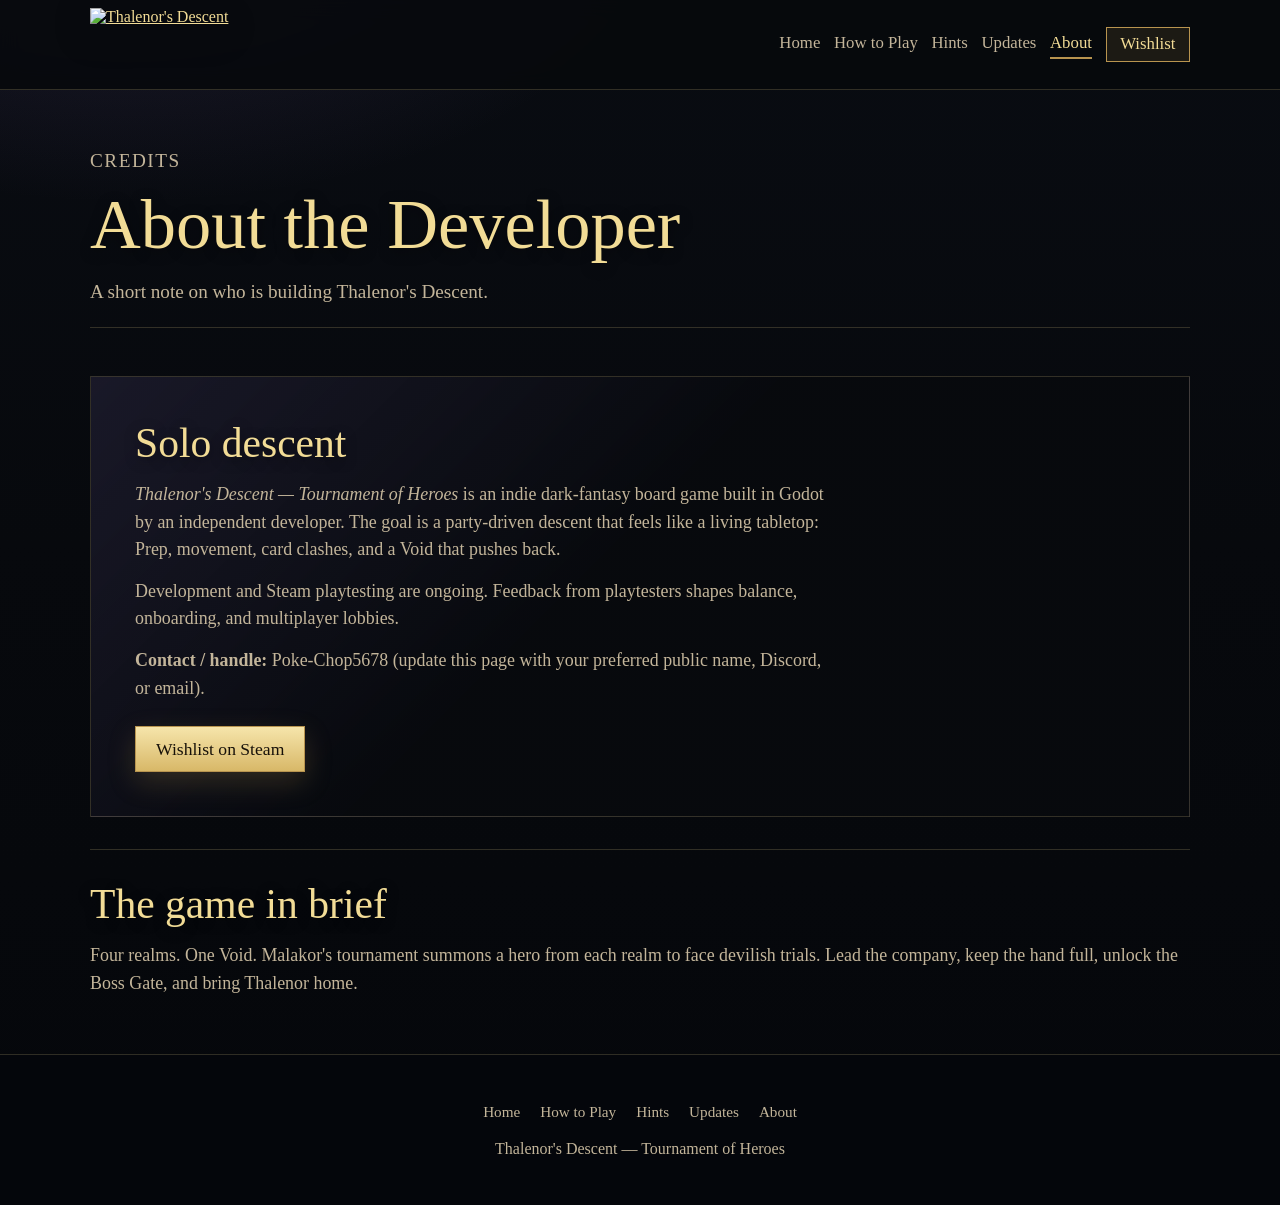
==== about.html @ d6afe123 "Add files via upload" ====
<!DOCTYPE html>
<html lang="en">
<head>
	<meta charset="utf-8">
	<meta name="viewport" content="width=device-width, initial-scale=1">
	<title>About — Thalenor's Descent</title>
	<meta name="description" content="About the developer of Thalenor's Descent — Tournament of Heroes.">
	<link rel="icon" href="assets/images/small-capsule.png" type="image/png">
	<link rel="stylesheet" href="styles.css">
</head>
<body>
	<a class="skip-link" href="#main">Skip to content</a>

	<header class="site-header">
		<div class="wrap site-header__inner">
			<a class="brand" href="index.html" aria-label="Thalenor's Descent home">
				<img src="assets/images/logo.png" alt="Thalenor's Descent" width="220" height="80" decoding="async">
			</a>
			<nav class="site-nav" aria-label="Primary">
				<a href="index.html">Home</a>
				<a href="how-to-play.html">How to Play</a>
				<a href="hints.html">Hints</a>
				<a href="updates.html">Updates</a>
				<a href="about.html" aria-current="page">About</a>
				<a class="nav-cta" href="https://store.steampowered.com/app/4846410/" rel="noopener noreferrer">Wishlist</a>
			</nav>
		</div>
	</header>

	<main id="main">
		<div class="wrap page-hero">
			<p class="kicker">Credits</p>
			<h1>About the Developer</h1>
			<p>A short note on who is building Thalenor's Descent.</p>
		</div>

		<div class="wrap content-stack">
			<section>
				<div class="lore-block">
					<h2>Solo descent</h2>
					<p>
						<em>Thalenor's Descent — Tournament of Heroes</em> is an indie dark-fantasy board game
						built in Godot by an independent developer. The goal is a party-driven descent that feels
						like a living tabletop: Prep, movement, card clashes, and a Void that pushes back.
					</p>
					<p>
						Development and Steam playtesting are ongoing. Feedback from playtesters shapes balance,
						onboarding, and multiplayer lobbies.
					</p>
					<p>
						<!-- Edit this block with your real name, studio, Discord, or email when ready. -->
						<strong>Contact / handle:</strong> Poke-Chop5678
						(update this page with your preferred public name, Discord, or email).
					</p>
					<a class="btn primary" href="https://store.steampowered.com/app/4846410/" rel="noopener noreferrer">
						Wishlist on Steam
					</a>
				</div>
			</section>

			<section>
				<h2>The game in brief</h2>
				<p>
					Four realms. One Void. Malakor's tournament summons a hero from each realm to face
					devilish trials. Lead the company, keep the hand full, unlock the Boss Gate, and bring
					Thalenor home.
				</p>
			</section>
		</div>
	</main>

	<footer class="site-footer">
		<nav aria-label="Footer">
			<a href="index.html">Home</a>
			<a href="how-to-play.html">How to Play</a>
			<a href="hints.html">Hints</a>
			<a href="updates.html">Updates</a>
			<a href="about.html">About</a>
		</nav>
		<p>Thalenor's Descent — Tournament of Heroes</p>
	</footer>
</body>
</html>
---- styles.css ----
@font-face {
	font-family: "Thalenor Game";
	src: url("assets/fonts/game_font.ttf") format("truetype");
	font-weight: 400;
	font-style: normal;
	font-display: swap;
}

:root {
	--bg: #07090d;
	--bg-elevated: #101620;
	--panel: rgba(14, 18, 28, 0.94);
	--ink: #f3e8cc;
	--muted: #c3b59a;
	--gold: #f2dc96;
	--gold-deep: #b8944f;
	--purple: #7b5ea8;
	--line: rgba(242, 220, 150, 0.18);
	--shadow: rgba(0, 0, 0, 0.45);
	--page-pad: clamp(1rem, 3vw, 2rem);
	--page-max: 1100px;
	--header-height: 4.75rem;
	font-family: "Thalenor Game", Georgia, serif;
}

*,
*::before,
*::after {
	box-sizing: border-box;
}

html {
	scroll-behavior: smooth;
}

body {
	margin: 0;
	min-height: 100vh;
	color: var(--ink);
	background:
		radial-gradient(900px 500px at 10% -8%, rgba(123, 94, 168, 0.2), transparent 60%),
		linear-gradient(180deg, #090c12 0%, var(--bg) 45%, #05070b 100%);
}

img {
	display: block;
	max-width: 100%;
	height: auto;
}

a {
	color: var(--gold);
}

.skip-link {
	position: absolute;
	left: -9999px;
	top: 0;
	z-index: 1000;
	padding: 0.75rem 1rem;
	background: var(--gold);
	color: #15100a;
	text-decoration: none;
}

.skip-link:focus {
	left: 1rem;
	top: 1rem;
}

.wrap {
	width: min(var(--page-max), calc(100% - (var(--page-pad) * 2)));
	margin-inline: auto;
}

.site-header {
	position: sticky;
	top: 0;
	z-index: 20;
	border-bottom: 1px solid var(--line);
	background: rgba(7, 9, 13, 0.9);
	backdrop-filter: blur(10px);
}

.site-header__inner {
	display: flex;
	align-items: center;
	justify-content: space-between;
	gap: 1rem;
	min-height: var(--header-height);
	padding-block: 0.5rem;
}

.brand img {
	width: min(200px, 40vw);
	height: auto;
	filter: drop-shadow(0 8px 18px var(--shadow));
}

.site-nav {
	display: flex;
	flex-wrap: wrap;
	align-items: center;
	justify-content: flex-end;
	gap: 0.25rem 0.85rem;
	font-size: clamp(0.9rem, 1.7vw, 1.05rem);
}

.site-nav a {
	text-decoration: none;
	color: var(--muted);
	padding: 0.2rem 0;
	border-bottom: 2px solid transparent;
	transition: color 0.15s ease, border-color 0.15s ease;
}

.site-nav a:hover,
.site-nav a:focus-visible,
.site-nav a[aria-current="page"] {
	color: var(--gold);
	border-bottom-color: var(--gold-deep);
}

.nav-cta {
	padding: 0.4rem 0.85rem !important;
	border: 1px solid var(--gold-deep) !important;
	border-bottom-width: 1px !important;
	color: var(--gold) !important;
	background: rgba(184, 148, 79, 0.12);
}

.nav-cta[aria-current="page"],
.nav-cta:hover {
	border-bottom-color: var(--gold-deep) !important;
}

/* —— Home hero: full-bleed art, left-aligned copy —— */
.hero {
	position: relative;
	overflow: hidden;
	min-height: clamp(26rem, 68vh, 40rem);
	border-bottom: 1px solid var(--line);
}

.hero__art {
	position: absolute;
	inset: 0;
	width: 100%;
	height: 100%;
	object-fit: cover;
	object-position: center 30%;
	background: #121820;
}

.hero__shade {
	position: absolute;
	inset: 0;
	background:
		linear-gradient(180deg, rgba(7, 9, 13, 0.2) 0%, rgba(7, 9, 13, 0.55) 50%, rgba(7, 9, 13, 0.96) 100%),
		linear-gradient(90deg, rgba(7, 9, 13, 0.88) 0%, rgba(7, 9, 13, 0.45) 55%, rgba(7, 9, 13, 0.7) 100%);
}

.hero__content {
	position: relative;
	z-index: 1;
	display: flex;
	flex-direction: column;
	justify-content: flex-end;
	align-items: flex-start;
	min-height: inherit;
	padding-block: 5rem 2.75rem;
}

.hero__content .lede {
	max-width: 34rem;
}

.kicker {
	margin: 0 0 0.65rem;
	color: var(--gold-deep);
	font-size: clamp(0.95rem, 2vw, 1.15rem);
	letter-spacing: 0.08em;
	text-transform: uppercase;
}

h1,
h2,
h3 {
	margin: 0;
	font-weight: 400;
	line-height: 1.1;
	text-shadow: 0 3px 14px var(--shadow);
}

h1 {
	margin-bottom: 0.85rem;
	font-size: clamp(2.4rem, 6vw, 4.4rem);
	color: var(--gold);
}

h2 {
	margin-bottom: 0.9rem;
	font-size: clamp(1.85rem, 3.5vw, 2.6rem);
	color: var(--gold);
}

h3 {
	margin-bottom: 0.45rem;
	font-size: clamp(1.2rem, 2.2vw, 1.45rem);
	color: var(--ink);
}

.lede,
p {
	margin: 0;
	line-height: 1.55;
}

.lede {
	margin-bottom: 1.5rem;
	font-size: clamp(1.05rem, 2vw, 1.3rem);
	color: var(--muted);
}

.actions {
	display: flex;
	flex-wrap: wrap;
	gap: 0.75rem;
}

.btn {
	display: inline-flex;
	align-items: center;
	justify-content: center;
	min-height: 2.85rem;
	padding: 0.65rem 1.25rem;
	text-decoration: none;
	font-size: clamp(0.95rem, 1.8vw, 1.1rem);
	border: 1px solid var(--gold-deep);
	transition: transform 0.15s ease, filter 0.15s ease;
}

.btn:hover,
.btn:focus-visible {
	transform: translateY(-1px);
	filter: brightness(1.06);
}

.btn.primary {
	background: linear-gradient(180deg, #f6e5ab 0%, #d8b868 100%);
	color: #171109;
	box-shadow: 0 10px 28px rgba(184, 148, 79, 0.22);
}

.btn.ghost {
	color: var(--gold);
	background: rgba(7, 9, 13, 0.55);
}

.panel {
	padding: clamp(2.5rem, 5vw, 3.75rem) 0;
}

.panel + .panel {
	border-top: 1px solid var(--line);
}

.showcase {
	display: grid;
	grid-template-columns: 1fr;
	gap: 1.5rem;
	align-items: center;
}

.showcase__copy p {
	color: var(--muted);
	font-size: clamp(1rem, 1.8vw, 1.15rem);
}

.showcase__copy p + p {
	margin-top: 0.9rem;
}

.showcase__figure {
	margin: 0;
	border: 1px solid var(--line);
	background: var(--panel);
	box-shadow: 0 18px 40px rgba(0, 0, 0, 0.35);
}

.showcase__figure img {
	width: 100%;
	background: #0e141c;
	min-height: 12rem;
	object-fit: cover;
}

.showcase__figure figcaption {
	padding: 0.75rem 1rem 1rem;
	color: var(--muted);
	font-size: clamp(0.9rem, 1.6vw, 1.05rem);
}

.feature-grid {
	display: grid;
	grid-template-columns: repeat(auto-fit, minmax(230px, 1fr));
	gap: 1rem;
	margin: 0;
	padding: 0;
	list-style: none;
}

.feature-card {
	padding: 1.1rem 1.15rem;
	border: 1px solid var(--line);
	background:
		linear-gradient(180deg, rgba(123, 94, 168, 0.08), transparent 42%),
		var(--panel);
}

.feature-card p {
	color: var(--muted);
	font-size: clamp(0.95rem, 1.6vw, 1.08rem);
}

.gallery__intro {
	max-width: 40rem;
	margin-bottom: 1.25rem;
}

.gallery__intro p {
	color: var(--muted);
	font-size: clamp(1rem, 1.8vw, 1.15rem);
}

.gallery__grid {
	display: grid;
	grid-template-columns: 1fr;
	gap: 1rem;
}

.gallery__item {
	margin: 0;
	overflow: hidden;
	border: 1px solid var(--line);
	background: var(--bg-elevated);
	box-shadow: 0 16px 34px rgba(0, 0, 0, 0.28);
}

.gallery__item img {
	width: 100%;
	min-height: 10rem;
	object-fit: cover;
	background: #0e141c;
}

.lore-block {
	padding: clamp(2rem, 4vw, 2.75rem);
	border: 1px solid var(--line);
	background:
		linear-gradient(135deg, rgba(123, 94, 168, 0.14), rgba(7, 9, 13, 0.92) 45%),
		rgba(10, 13, 20, 0.94);
}

.lore-block p {
	max-width: 44rem;
	color: var(--muted);
	font-size: clamp(1rem, 1.8vw, 1.15rem);
}

.lore-block p + p {
	margin-top: 0.9rem;
}

.lore-block .close {
	color: var(--ink);
	font-size: clamp(1.05rem, 2vw, 1.25rem);
}

.lore-block .btn {
	margin-top: 1.5rem;
}

/* —— Inner pages —— */
.page-hero {
	padding: clamp(2.25rem, 5vw, 3.5rem) 0 1.25rem;
	border-bottom: 1px solid var(--line);
}

.page-hero p {
	max-width: 40rem;
	color: var(--muted);
	font-size: clamp(1.05rem, 2vw, 1.2rem);
}

.content-stack {
	padding: clamp(2rem, 4vw, 3rem) 0 3.5rem;
}

.content-stack section + section {
	margin-top: 2rem;
	padding-top: 2rem;
	border-top: 1px solid var(--line);
}

.content-stack p,
.content-stack li {
	color: var(--muted);
	font-size: clamp(1rem, 1.7vw, 1.12rem);
	line-height: 1.55;
}

.content-stack p + p {
	margin-top: 0.85rem;
}

.content-stack ul,
.content-stack ol {
	margin: 0.75rem 0 0;
	padding-left: 1.25rem;
}

.content-stack li + li {
	margin-top: 0.45rem;
}

.tip-card {
	padding: 1.1rem 1.2rem;
	border: 1px solid var(--line);
	background: var(--panel);
}

.tip-card + .tip-card {
	margin-top: 1rem;
}

.tip-card h3 {
	color: var(--gold);
}

.update-item {
	padding: 1.1rem 1.2rem;
	border: 1px solid var(--line);
	background: var(--panel);
}

.update-item + .update-item {
	margin-top: 1rem;
}

.update-item .meta {
	margin-bottom: 0.45rem;
	color: var(--gold-deep);
	font-size: 0.95rem;
	letter-spacing: 0.04em;
	text-transform: uppercase;
}

.site-footer {
	padding: 2.25rem var(--page-pad) 2.75rem;
	text-align: center;
	color: var(--muted);
	border-top: 1px solid var(--line);
	background: rgba(5, 7, 11, 0.95);
}

.site-footer__mark {
	width: min(260px, 70vw);
	margin: 0 auto 1rem;
	opacity: 0.92;
	filter: drop-shadow(0 10px 24px var(--shadow));
	background: #0e141c;
}

.site-footer nav {
	display: flex;
	flex-wrap: wrap;
	justify-content: center;
	gap: 0.75rem 1.25rem;
	margin: 0.75rem 0 1rem;
	font-size: 0.95rem;
}

.site-footer nav a {
	text-decoration: none;
	color: var(--muted);
}

.site-footer nav a:hover {
	color: var(--gold);
}

.fine {
	opacity: 0.72;
	font-size: clamp(0.85rem, 1.5vw, 0.95rem);
}

@media (min-width: 800px) {
	.showcase {
		grid-template-columns: minmax(0, 1fr) minmax(0, 1.15fr);
	}

	.gallery__grid {
		grid-template-columns: 1.4fr 1fr;
	}

	.gallery__item--tall {
		grid-row: span 2;
	}
}

@media (max-width: 720px) {
	.site-header__inner {
		flex-direction: column;
		align-items: stretch;
	}

	.site-nav {
		justify-content: center;
	}

	.hero__content {
		padding-top: 4rem;
	}
}
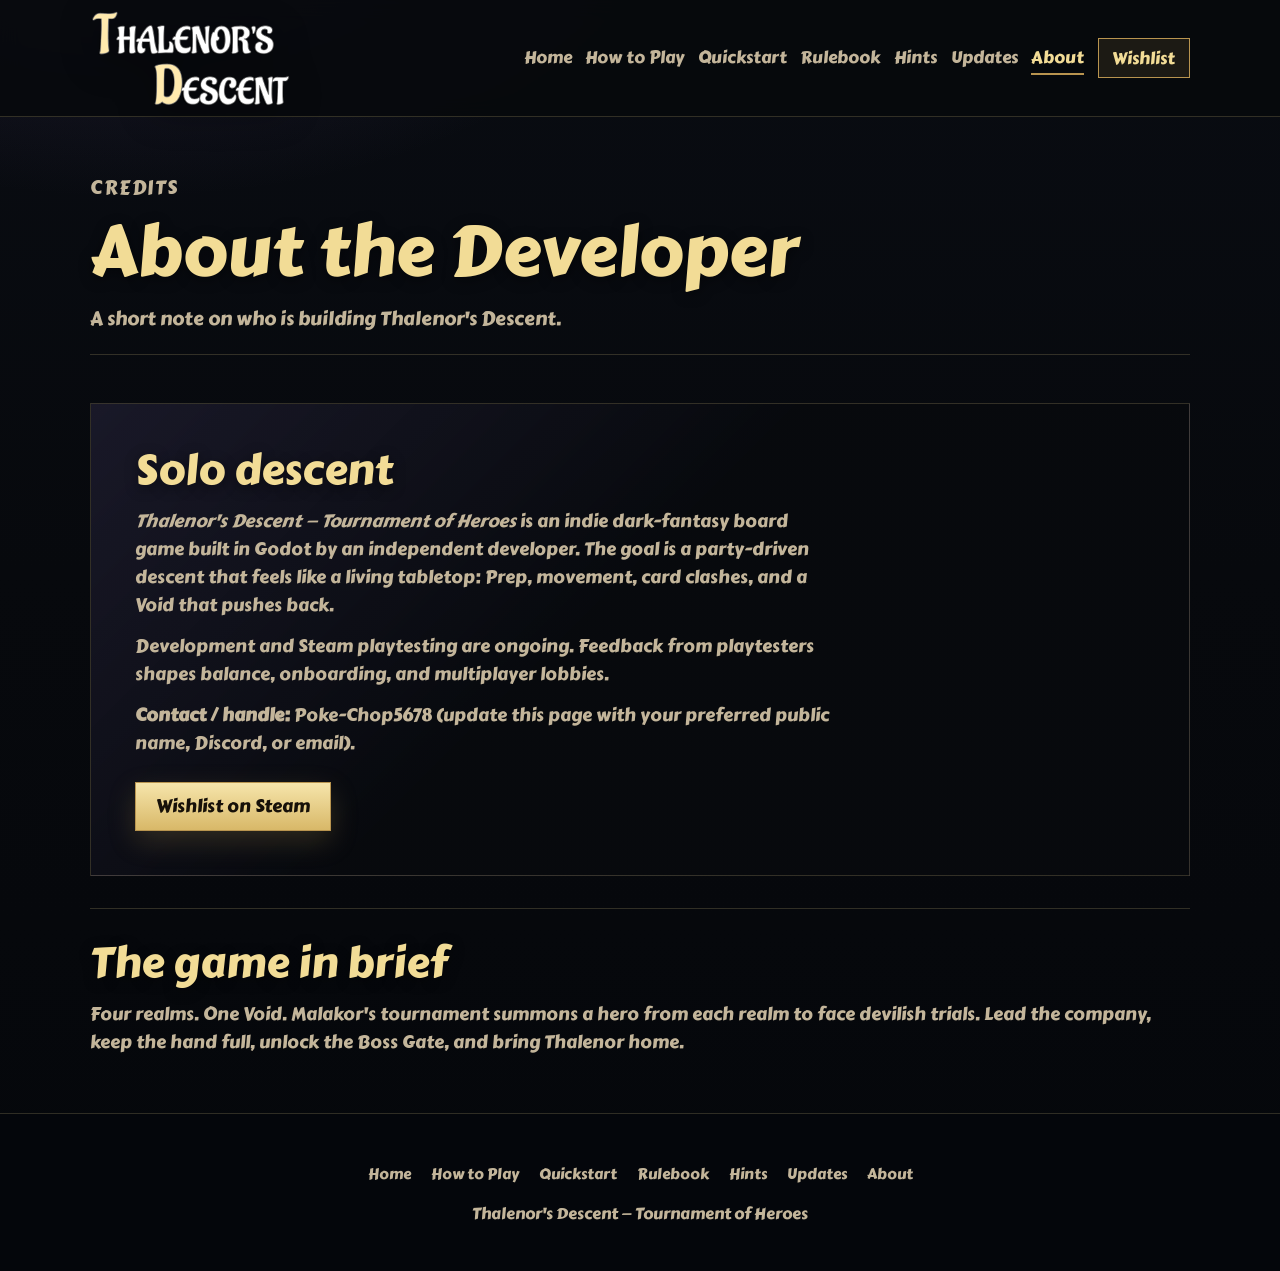
==== commit 2b8c3773: "Add files via upload" ====
--- a/about.html
+++ b/about.html
@@ -19,6 +19,8 @@
 			<nav class="site-nav" aria-label="Primary">
 				<a href="index.html">Home</a>
 				<a href="how-to-play.html">How to Play</a>
+				<a href="quickstart.html">Quickstart</a>
+				<a href="rulebook.html">Rulebook</a>
 				<a href="hints.html">Hints</a>
 				<a href="updates.html">Updates</a>
 				<a href="about.html" aria-current="page">About</a>
@@ -73,6 +75,8 @@
 		<nav aria-label="Footer">
 			<a href="index.html">Home</a>
 			<a href="how-to-play.html">How to Play</a>
+			<a href="quickstart.html">Quickstart</a>
+			<a href="rulebook.html">Rulebook</a>
 			<a href="hints.html">Hints</a>
 			<a href="updates.html">Updates</a>
 			<a href="about.html">About</a>
--- a/styles.css
+++ b/styles.css
@@ -495,6 +495,57 @@
 	font-size: clamp(0.85rem, 1.5vw, 0.95rem);
 }
 
+.doc-actions {
+	margin-top: 1.15rem;
+}
+
+.doc-links {
+	display: grid;
+	grid-template-columns: repeat(auto-fit, minmax(240px, 1fr));
+	gap: 1rem;
+	margin: 0;
+	padding: 0;
+	list-style: none;
+}
+
+.doc-links a {
+	display: block;
+	padding: 1.15rem 1.2rem;
+	text-decoration: none;
+	border: 1px solid var(--line);
+	background: var(--panel);
+	color: var(--muted);
+	transition: border-color 0.15s ease, transform 0.15s ease;
+}
+
+.doc-links a:hover,
+.doc-links a:focus-visible {
+	border-color: var(--gold-deep);
+	transform: translateY(-1px);
+}
+
+.doc-links h3 {
+	margin-bottom: 0.4rem;
+	color: var(--gold);
+}
+
+.doc-page {
+	padding: 1.5rem 0 3.5rem;
+}
+
+.doc-pre {
+	margin: 0;
+	padding: 1.25rem 1.15rem;
+	overflow-x: auto;
+	border: 1px solid var(--line);
+	background: rgba(10, 13, 20, 0.95);
+	color: var(--muted);
+	font-family: Consolas, "Courier New", monospace;
+	font-size: clamp(0.78rem, 1.35vw, 0.92rem);
+	line-height: 1.45;
+	white-space: pre;
+}
+
 @media (min-width: 800px) {
 	.showcase {
 		grid-template-columns: minmax(0, 1fr) minmax(0, 1.15fr);
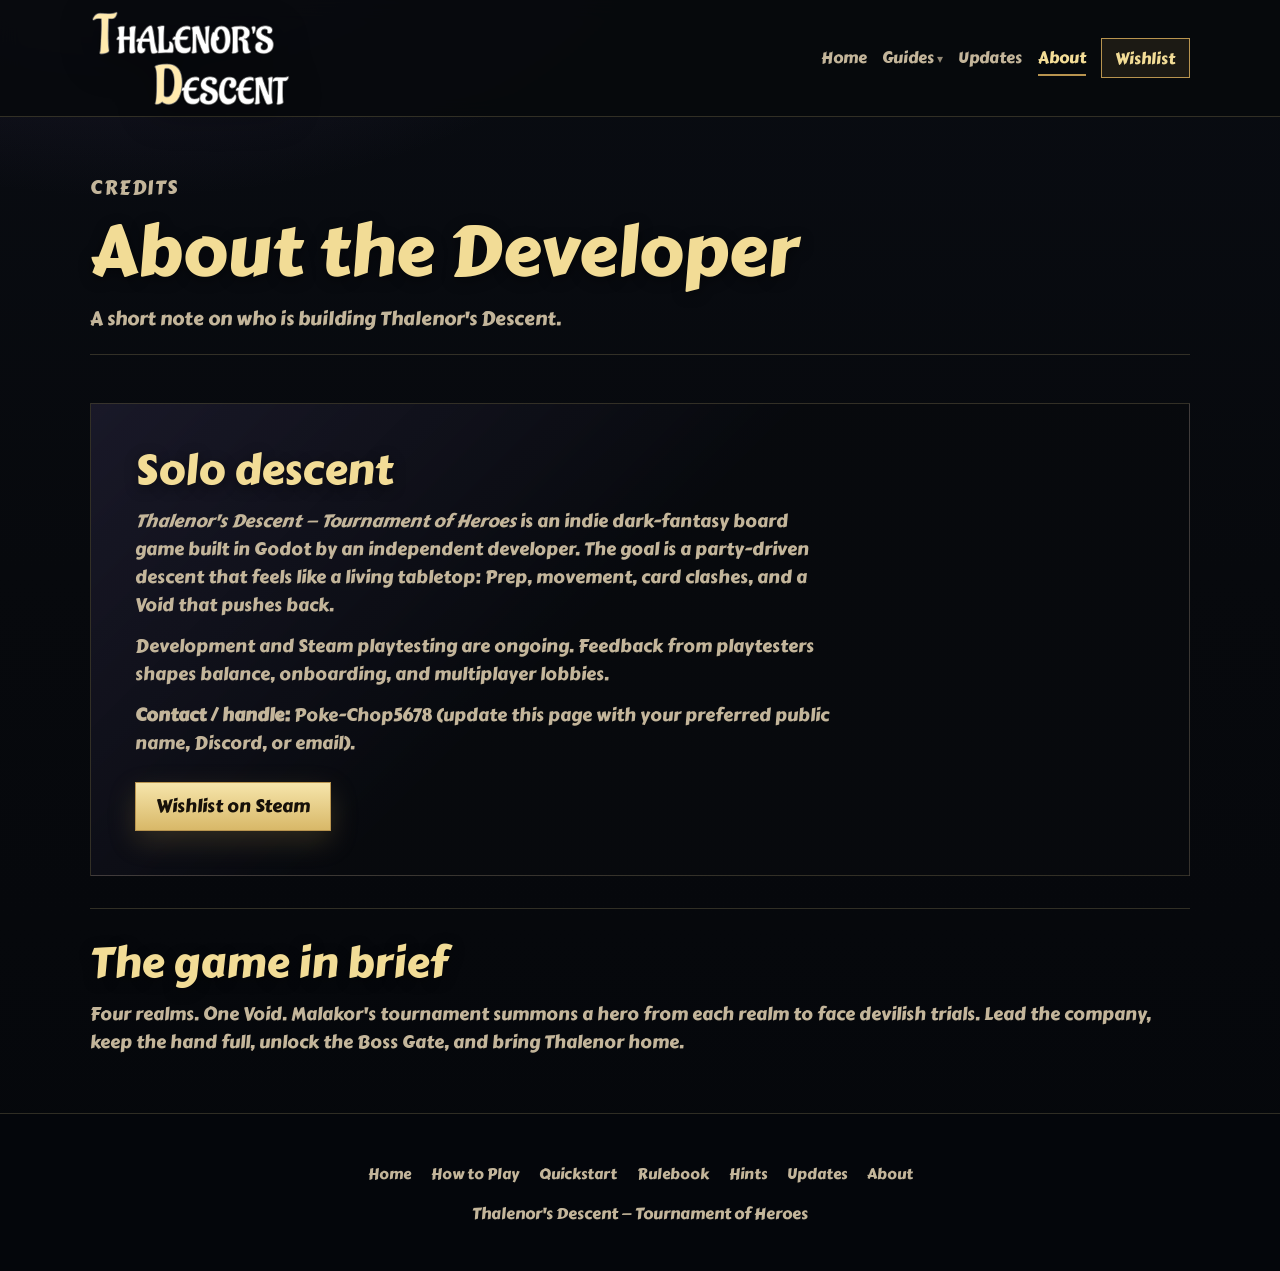
==== commit 8dbce7bd: "Add files via upload" ====
--- a/about.html
+++ b/about.html
@@ -1,87 +1,92 @@
-<!DOCTYPE html>
-<html lang="en">
-<head>
-	<meta charset="utf-8">
-	<meta name="viewport" content="width=device-width, initial-scale=1">
-	<title>About — Thalenor's Descent</title>
-	<meta name="description" content="About the developer of Thalenor's Descent — Tournament of Heroes.">
-	<link rel="icon" href="assets/images/small-capsule.png" type="image/png">
-	<link rel="stylesheet" href="styles.css">
-</head>
-<body>
-	<a class="skip-link" href="#main">Skip to content</a>
-
-	<header class="site-header">
-		<div class="wrap site-header__inner">
-			<a class="brand" href="index.html" aria-label="Thalenor's Descent home">
-				<img src="assets/images/logo.png" alt="Thalenor's Descent" width="220" height="80" decoding="async">
-			</a>
-			<nav class="site-nav" aria-label="Primary">
-				<a href="index.html">Home</a>
-				<a href="how-to-play.html">How to Play</a>
-				<a href="quickstart.html">Quickstart</a>
-				<a href="rulebook.html">Rulebook</a>
-				<a href="hints.html">Hints</a>
-				<a href="updates.html">Updates</a>
-				<a href="about.html" aria-current="page">About</a>
-				<a class="nav-cta" href="https://store.steampowered.com/app/4846410/" rel="noopener noreferrer">Wishlist</a>
-			</nav>
-		</div>
-	</header>
-
-	<main id="main">
-		<div class="wrap page-hero">
-			<p class="kicker">Credits</p>
-			<h1>About the Developer</h1>
-			<p>A short note on who is building Thalenor's Descent.</p>
-		</div>
-
-		<div class="wrap content-stack">
-			<section>
-				<div class="lore-block">
-					<h2>Solo descent</h2>
-					<p>
-						<em>Thalenor's Descent — Tournament of Heroes</em> is an indie dark-fantasy board game
-						built in Godot by an independent developer. The goal is a party-driven descent that feels
-						like a living tabletop: Prep, movement, card clashes, and a Void that pushes back.
-					</p>
-					<p>
-						Development and Steam playtesting are ongoing. Feedback from playtesters shapes balance,
-						onboarding, and multiplayer lobbies.
-					</p>
-					<p>
-						<!-- Edit this block with your real name, studio, Discord, or email when ready. -->
-						<strong>Contact / handle:</strong> Poke-Chop5678
-						(update this page with your preferred public name, Discord, or email).
-					</p>
-					<a class="btn primary" href="https://store.steampowered.com/app/4846410/" rel="noopener noreferrer">
-						Wishlist on Steam
-					</a>
-				</div>
-			</section>
-
-			<section>
-				<h2>The game in brief</h2>
-				<p>
-					Four realms. One Void. Malakor's tournament summons a hero from each realm to face
-					devilish trials. Lead the company, keep the hand full, unlock the Boss Gate, and bring
-					Thalenor home.
-				</p>
-			</section>
-		</div>
-	</main>
-
-	<footer class="site-footer">
-		<nav aria-label="Footer">
-			<a href="index.html">Home</a>
-			<a href="how-to-play.html">How to Play</a>
-			<a href="quickstart.html">Quickstart</a>
-			<a href="rulebook.html">Rulebook</a>
-			<a href="hints.html">Hints</a>
-			<a href="updates.html">Updates</a>
-			<a href="about.html">About</a>
-		</nav>
-		<p>Thalenor's Descent — Tournament of Heroes</p>
-	</footer>
-</body>
-</html>
+<!DOCTYPE html>
+<html lang="en">
+<head>
+	<meta charset="utf-8">
+	<meta name="viewport" content="width=device-width, initial-scale=1">
+	<title>About — Thalenor's Descent</title>
+	<meta name="description" content="About the developer of Thalenor's Descent — Tournament of Heroes.">
+	<link rel="icon" href="assets/images/small-capsule.png" type="image/png">
+	<link rel="stylesheet" href="styles.css">
+</head>
+<body>
+	<a class="skip-link" href="#main">Skip to content</a>
+
+	<header class="site-header">
+		<div class="wrap site-header__inner">
+			<a class="brand" href="index.html" aria-label="Thalenor's Descent home">
+				<img src="assets/images/logo.png" alt="Thalenor's Descent" width="220" height="80" decoding="async">
+			</a>
+			<nav class="site-nav" aria-label="Primary">
+				<a href="index.html">Home</a>
+				<details class="nav-group">
+					<summary>Guides</summary>
+					<div class="nav-group__menu">
+						<a href="how-to-play.html">How to Play</a>
+						<a href="quickstart.html">Quickstart</a>
+						<a href="rulebook.html">Rulebook</a>
+						<a href="hints.html">Hints</a>
+					</div>
+				</details>
+				<a href="updates.html">Updates</a>
+				<a href="about.html" aria-current="page">About</a>
+				<a class="nav-cta" href="https://store.steampowered.com/app/4846410/" rel="noopener noreferrer">Wishlist</a>
+			</nav>
+		</div>
+	</header>
+
+	<main id="main">
+		<div class="wrap page-hero">
+			<p class="kicker">Credits</p>
+			<h1>About the Developer</h1>
+			<p>A short note on who is building Thalenor's Descent.</p>
+		</div>
+
+		<div class="wrap content-stack">
+			<section>
+				<div class="lore-block">
+					<h2>Solo descent</h2>
+					<p>
+						<em>Thalenor's Descent — Tournament of Heroes</em> is an indie dark-fantasy board game
+						built in Godot by an independent developer. The goal is a party-driven descent that feels
+						like a living tabletop: Prep, movement, card clashes, and a Void that pushes back.
+					</p>
+					<p>
+						Development and Steam playtesting are ongoing. Feedback from playtesters shapes balance,
+						onboarding, and multiplayer lobbies.
+					</p>
+					<p>
+						<!-- Edit this block with your real name, studio, Discord, or email when ready. -->
+						<strong>Contact / handle:</strong> Poke-Chop5678
+						(update this page with your preferred public name, Discord, or email).
+					</p>
+					<a class="btn primary" href="https://store.steampowered.com/app/4846410/" rel="noopener noreferrer">
+						Wishlist on Steam
+					</a>
+				</div>
+			</section>
+
+			<section>
+				<h2>The game in brief</h2>
+				<p>
+					Four realms. One Void. Malakor's tournament summons a hero from each realm to face
+					devilish trials. Lead the company, keep the hand full, unlock the Boss Gate, and bring
+					Thalenor home.
+				</p>
+			</section>
+		</div>
+	</main>
+
+	<footer class="site-footer">
+		<nav aria-label="Footer">
+			<a href="index.html">Home</a>
+			<a href="how-to-play.html">How to Play</a>
+			<a href="quickstart.html">Quickstart</a>
+			<a href="rulebook.html">Rulebook</a>
+			<a href="hints.html">Hints</a>
+			<a href="updates.html">Updates</a>
+			<a href="about.html">About</a>
+		</nav>
+		<p>Thalenor's Descent — Tournament of Heroes</p>
+	</footer>
+</body>
+</html>
--- a/styles.css
+++ b/styles.css
@@ -99,26 +99,75 @@
 
 .site-nav {
 	display: flex;
-	flex-wrap: wrap;
+	flex-wrap: nowrap;
 	align-items: center;
 	justify-content: flex-end;
-	gap: 0.25rem 0.85rem;
-	font-size: clamp(0.9rem, 1.7vw, 1.05rem);
-}
-
-.site-nav a {
+	gap: 0.35rem 0.95rem;
+	font-size: clamp(0.88rem, 1.5vw, 1.02rem);
+}
+
+.site-nav > a,
+.nav-group > summary {
 	text-decoration: none;
 	color: var(--muted);
-	padding: 0.2rem 0;
+	padding: 0.25rem 0;
 	border-bottom: 2px solid transparent;
 	transition: color 0.15s ease, border-color 0.15s ease;
-}
-
-.site-nav a:hover,
-.site-nav a:focus-visible,
-.site-nav a[aria-current="page"] {
+	cursor: pointer;
+	list-style: none;
+}
+
+.site-nav > a:hover,
+.site-nav > a:focus-visible,
+.site-nav > a[aria-current="page"],
+.nav-group > summary:hover,
+.nav-group > summary:focus-visible,
+.nav-group > summary[aria-current="page"] {
 	color: var(--gold);
 	border-bottom-color: var(--gold-deep);
+}
+
+.nav-group {
+	position: relative;
+}
+
+.nav-group > summary::-webkit-details-marker {
+	display: none;
+}
+
+.nav-group > summary::after {
+	content: " ▾";
+	font-size: 0.75em;
+	opacity: 0.75;
+}
+
+.nav-group__menu {
+	position: absolute;
+	top: calc(100% + 0.55rem);
+	right: 0;
+	min-width: 11.5rem;
+	padding: 0.45rem;
+	border: 1px solid var(--line);
+	background: rgba(10, 13, 20, 0.97);
+	box-shadow: 0 14px 30px rgba(0, 0, 0, 0.4);
+	display: grid;
+	gap: 0.15rem;
+	z-index: 30;
+}
+
+.nav-group__menu a {
+	display: block;
+	padding: 0.45rem 0.65rem;
+	text-decoration: none;
+	color: var(--muted);
+	border: 0;
+}
+
+.nav-group__menu a:hover,
+.nav-group__menu a:focus-visible,
+.nav-group__menu a[aria-current="page"] {
+	color: var(--gold);
+	background: rgba(184, 148, 79, 0.12);
 }
 
 .nav-cta {
@@ -127,6 +176,7 @@
 	border-bottom-width: 1px !important;
 	color: var(--gold) !important;
 	background: rgba(184, 148, 79, 0.12);
+	white-space: nowrap;
 }
 
 .nav-cta[aria-current="page"],
@@ -533,17 +583,74 @@
 	padding: 1.5rem 0 3.5rem;
 }
 
-.doc-pre {
-	margin: 0;
-	padding: 1.25rem 1.15rem;
-	overflow-x: auto;
-	border: 1px solid var(--line);
-	background: rgba(10, 13, 20, 0.95);
-	color: var(--muted);
-	font-family: Consolas, "Courier New", monospace;
-	font-size: clamp(0.78rem, 1.35vw, 0.92rem);
-	line-height: 1.45;
-	white-space: pre;
+.doc-article {
+	padding: 1.35rem 1.25rem 1.75rem;
+	border: 1px solid var(--line);
+	background:
+		linear-gradient(180deg, rgba(123, 94, 168, 0.06), transparent 18%),
+		var(--panel);
+}
+
+.doc-article h2 {
+	margin: 2rem 0 0.85rem;
+	padding-top: 1.35rem;
+	border-top: 1px solid var(--line);
+	font-size: clamp(1.35rem, 2.6vw, 1.85rem);
+}
+
+.doc-article h2:first-child {
+	margin-top: 0;
+	padding-top: 0;
+	border-top: 0;
+}
+
+.doc-article h3 {
+	margin: 1.35rem 0 0.55rem;
+	color: var(--gold-deep);
+	font-size: clamp(1.05rem, 2vw, 1.25rem);
+}
+
+.doc-article p,
+.doc-article li {
+	color: var(--muted);
+	font-size: clamp(0.98rem, 1.6vw, 1.1rem);
+	line-height: 1.55;
+}
+
+.doc-article p + p {
+	margin-top: 0.75rem;
+}
+
+.doc-article ul,
+.doc-article ol {
+	margin: 0.65rem 0 0;
+	padding-left: 1.25rem;
+}
+
+.doc-article li + li {
+	margin-top: 0.4rem;
+}
+
+.doc-article .doc-letter {
+	margin-top: 0.9rem;
+	color: var(--ink);
+}
+
+.doc-article .doc-flow {
+	margin-top: 0.35rem;
+	padding-left: 0.5rem;
+	color: var(--ink);
+	border-left: 2px solid var(--line);
+}
+
+.doc-article .doc-flow-label {
+	margin-top: 0.85rem;
+	color: var(--ink);
+}
+
+.doc-article li ol,
+.doc-article li ul {
+	margin-top: 0.45rem;
 }
 
 @media (min-width: 800px) {
@@ -560,14 +667,23 @@
 	}
 }
 
-@media (max-width: 720px) {
+@media (max-width: 860px) {
 	.site-header__inner {
 		flex-direction: column;
 		align-items: stretch;
+		gap: 0.65rem;
 	}
 
 	.site-nav {
+		flex-wrap: wrap;
 		justify-content: center;
+		row-gap: 0.55rem;
+	}
+
+	.nav-group__menu {
+		right: auto;
+		left: 50%;
+		transform: translateX(-50%);
 	}
 
 	.hero__content {
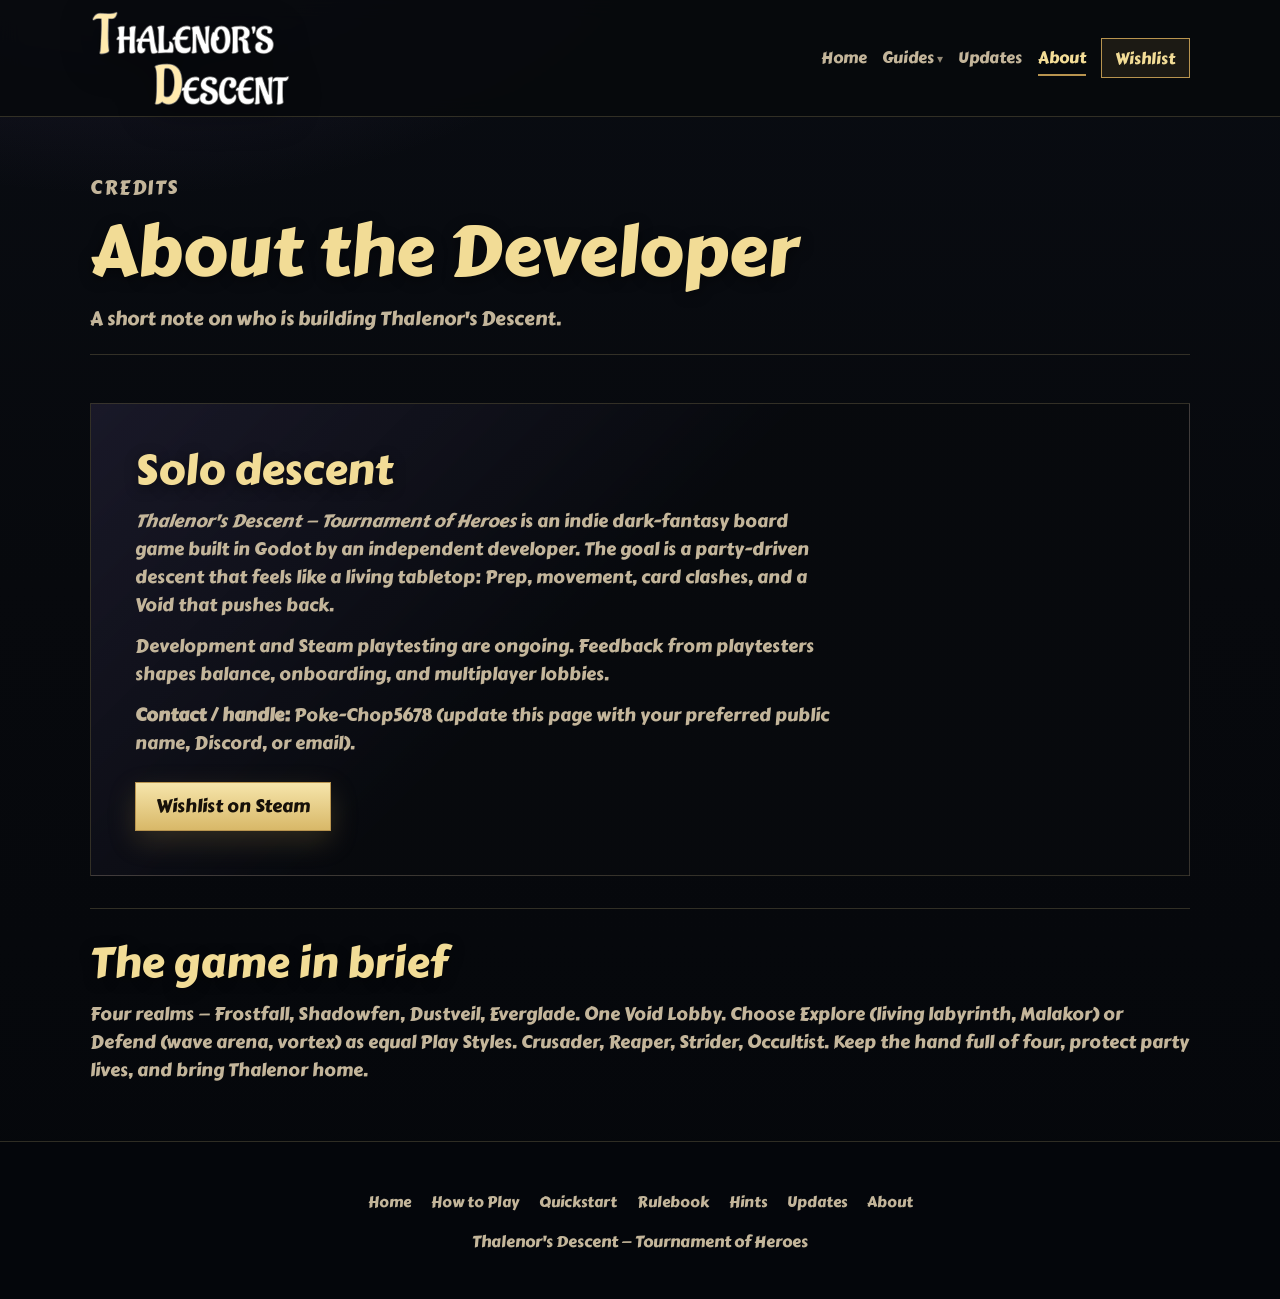
==== commit a29d2877: "Add files via upload" ====
--- a/about.html
+++ b/about.html
@@ -5,7 +5,7 @@
 	<meta name="viewport" content="width=device-width, initial-scale=1">
 	<title>About — Thalenor's Descent</title>
 	<meta name="description" content="About the developer of Thalenor's Descent — Tournament of Heroes.">
-	<link rel="icon" href="assets/images/small-capsule.png" type="image/png">
+	<link rel="icon" href="assets/images/icon.png" type="image/png">
 	<link rel="stylesheet" href="styles.css">
 </head>
 <body>
@@ -68,9 +68,10 @@
 			<section>
 				<h2>The game in brief</h2>
 				<p>
-					Four realms. One Void. Malakor's tournament summons a hero from each realm to face
-					devilish trials. Lead the company, keep the hand full, unlock the Boss Gate, and bring
-					Thalenor home.
+					Four realms — Frostfall, Shadowfen, Dustveil, Everglade. One Void Lobby.
+					Choose Explore (living labyrinth, Malakor) or Defend (wave arena, vortex) as equal
+					Play Styles. Crusader, Reaper, Strider, Occultist. Keep the hand full of four,
+					protect party lives, and bring Thalenor home.
 				</p>
 			</section>
 		</div>
--- a/styles.css
+++ b/styles.css
@@ -351,6 +351,51 @@
 	font-size: clamp(0.9rem, 1.6vw, 1.05rem);
 }
 
+.play-styles__intro {
+	max-width: 40rem;
+	margin-bottom: 1.5rem;
+}
+
+.play-styles__intro p {
+	color: var(--muted);
+	font-size: clamp(1rem, 1.8vw, 1.15rem);
+}
+
+.play-styles {
+	display: grid;
+	grid-template-columns: 1fr;
+	gap: 1rem;
+	margin: 0;
+	padding: 0;
+	list-style: none;
+}
+
+.play-style {
+	padding: 1.35rem 1.4rem;
+	border: 1px solid var(--line);
+	background:
+		linear-gradient(180deg, rgba(123, 94, 168, 0.1), transparent 48%),
+		var(--panel);
+}
+
+.play-style__label {
+	margin: 0 0 0.35rem;
+	color: var(--gold);
+	font-size: clamp(0.85rem, 1.4vw, 0.95rem);
+	letter-spacing: 0.06em;
+	text-transform: uppercase;
+}
+
+.play-style h3 {
+	margin: 0 0 0.75rem;
+}
+
+.play-style p:last-child {
+	margin: 0;
+	color: var(--muted);
+	font-size: clamp(0.95rem, 1.6vw, 1.08rem);
+}
+
 .feature-grid {
 	display: grid;
 	grid-template-columns: repeat(auto-fit, minmax(230px, 1fr));
@@ -658,6 +703,10 @@
 		grid-template-columns: minmax(0, 1fr) minmax(0, 1.15fr);
 	}
 
+	.play-styles {
+		grid-template-columns: 1fr 1fr;
+	}
+
 	.gallery__grid {
 		grid-template-columns: 1.4fr 1fr;
 	}
